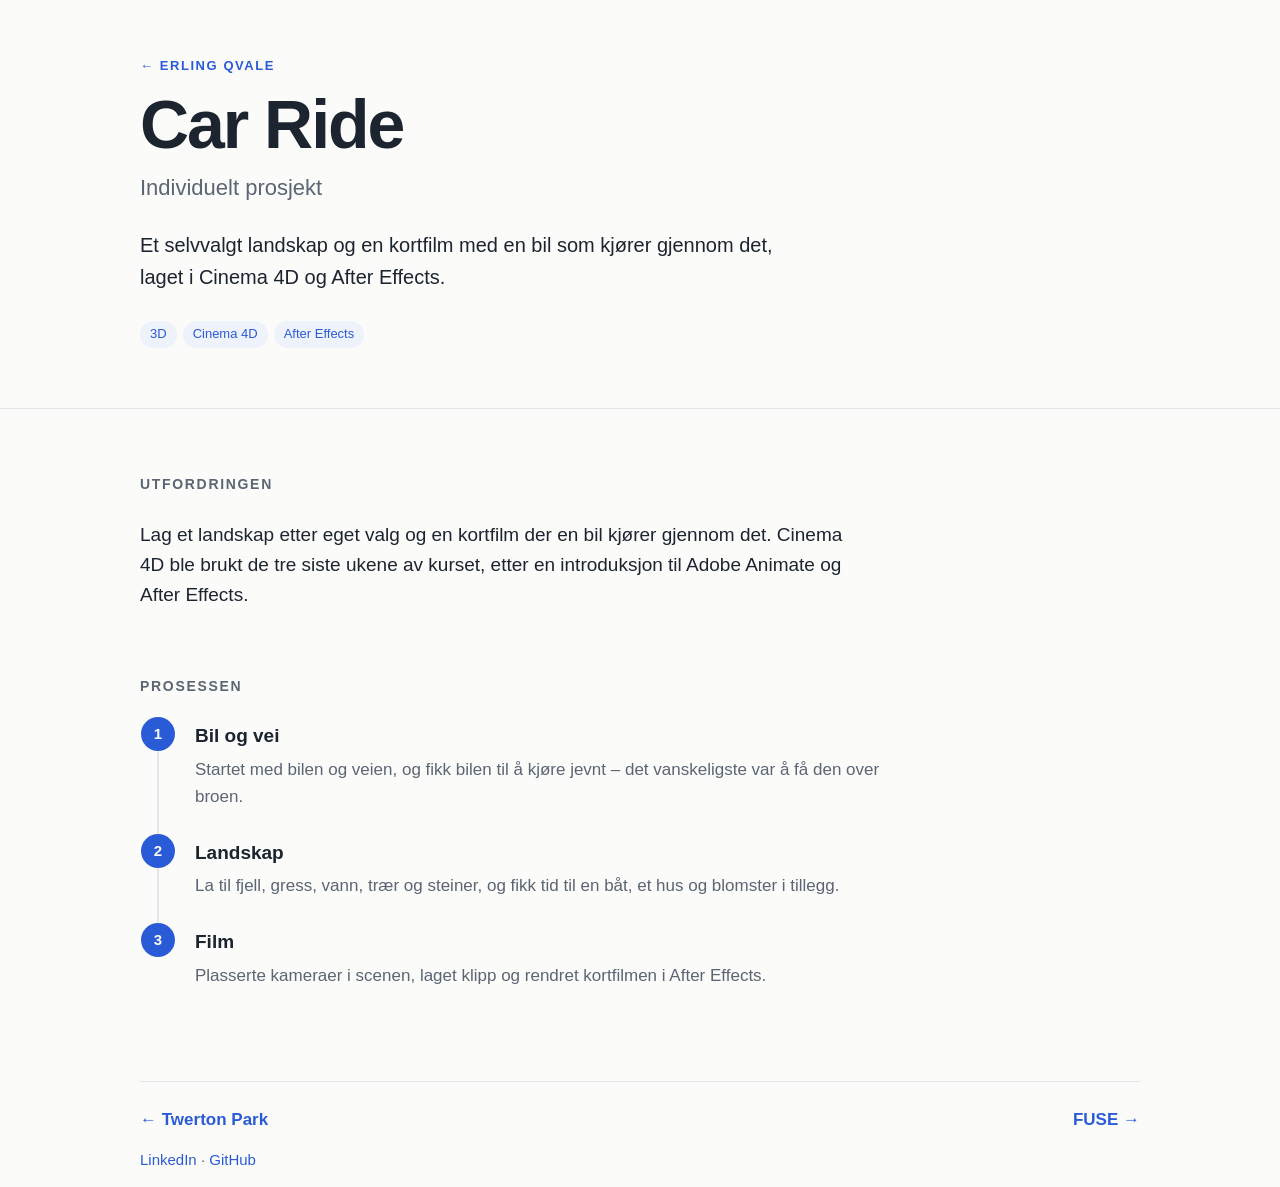
==== prosjekter/car-ride.html @ e553c813 "Legg inn seks prosjekter fra Canva-porteføljen med egne case-sider Co-Authored-By: Claude Opus 5.5 (" ====
<!doctype html>
<html lang="no">
<head>
<meta charset="utf-8">
<meta name="viewport" content="width=device-width, initial-scale=1">
<title>Car Ride – Erling Qvale</title>
<meta name="description" content="Et selvvalgt landskap og en kortfilm med en bil som kjører gjennom det, laget i Cinema 4D og After Effects.">
<link rel="stylesheet" href="../stil.css">
</head>
<body>
<header class="topp smal">
  <div class="bredde">
    <p class="overtittel"><a href="../index.html">← Erling Qvale</a></p>
    <h1>Car Ride</h1>
    <p class="tittel">Individuelt prosjekt</p>
    <p class="ingress">Et selvvalgt landskap og en kortfilm med en bil som kjører gjennom det, laget i Cinema 4D og After Effects.</p>
    <ul class="stikkord"><li>3D</li><li>Cinema 4D</li><li>After Effects</li></ul>
  </div>
</header>
<main class="bredde">
  
  <section><h2>Utfordringen</h2><p class="tekst">Lag et landskap etter eget valg og en kortfilm der en bil kjører gjennom det. Cinema 4D ble brukt de tre siste ukene av kurset, etter en introduksjon til Adobe Animate og After Effects.</p></section>
  
  <section><h2>Prosessen</h2><ol class="prosess"><li><h3>Bil og vei</h3><p>Startet med bilen og veien, og fikk bilen til å kjøre jevnt – det vanskeligste var å få den over broen.</p></li><li><h3>Landskap</h3><p>La til fjell, gress, vann, trær og steiner, og fikk tid til en båt, et hus og blomster i tillegg.</p></li><li><h3>Film</h3><p>Plasserte kameraer i scenen, laget klipp og rendret kortfilmen i After Effects.</p></li></ol></section>
  <nav class="bla">
    <a href="twerton-park.html">← Twerton Park</a>
    <a href="fuse.html">FUSE →</a>
  </nav>
</main>
<footer class="bredde"><p><a href="https://www.linkedin.com/in/erling-qvale-18190717b/">LinkedIn</a> · <a href="https://github.com/erlingqvale">GitHub</a></p></footer>
</body>
</html>
---- stil.css ----
:root {
  --bg: #fbfbfa;
  --flate: #ffffff;
  --tekst: #1c2430;
  --dempet: #5b6573;
  --linje: #e4e6ea;
  --aksent: #2a5bd7;
  --aksent-bg: #eef2fb;
  --maks: 1040px;
}
@media (prefers-color-scheme: dark) {
  :root {
    --bg: #12151a;
    --flate: #1a1e25;
    --tekst: #e8eaee;
    --dempet: #9aa3b0;
    --linje: #2a2f38;
    --aksent: #7da2ff;
    --aksent-bg: #1f2a44;
  }
}

* { box-sizing: border-box; }
html { scroll-behavior: smooth; }
body {
  margin: 0;
  background: var(--bg);
  color: var(--tekst);
  font: 17px/1.6 -apple-system, BlinkMacSystemFont, "Segoe UI", "Helvetica Neue", Arial, sans-serif;
  -webkit-font-smoothing: antialiased;
}
a { color: var(--aksent); text-decoration: none; }
a:hover { text-decoration: underline; }

.bredde { max-width: var(--maks); margin: 0 auto; padding: 0 20px; }

.topp { padding: 96px 0 64px; border-bottom: 1px solid var(--linje); }
.overtittel {
  text-transform: uppercase; letter-spacing: .12em; font-size: 13px;
  color: var(--aksent); font-weight: 600; margin: 0 0 12px;
}
h1 { font-size: clamp(40px, 7vw, 68px); line-height: 1.05; letter-spacing: -.03em; margin: 0; }
.tittel { font-size: 22px; color: var(--dempet); margin: 10px 0 24px; }
.ingress { font-size: 20px; max-width: 680px; margin: 0 0 28px; }
.kontakt { font-size: 15px; color: var(--dempet); }

section { padding: 64px 0 0; }
h2 {
  font-size: 14px; text-transform: uppercase; letter-spacing: .12em;
  color: var(--dempet); margin: 0 0 24px;
}

.rutenett { display: grid; grid-template-columns: repeat(auto-fill, minmax(300px, 1fr)); gap: 20px; }
.kort {
  background: var(--flate); border: 1px solid var(--linje); border-radius: 14px;
  padding: 24px; display: flex; flex-direction: column;
  transition: transform .15s ease, box-shadow .15s ease;
}
.kort:hover { transform: translateY(-2px); box-shadow: 0 8px 24px rgb(0 0 0 / .07); }
.kort img { width: calc(100% + 48px); margin: -24px -24px 18px; border-radius: 14px 14px 0 0; aspect-ratio: 16/9; object-fit: cover; }
.kort h3 { font-size: 21px; margin: 4px 0 8px; letter-spacing: -.01em; }
.kort p { margin: 0 0 12px; font-size: 16px; }
.meta { font-size: 13px; color: var(--dempet); }
.resultat { color: var(--aksent); font-weight: 600; }
.mer { margin-top: auto; padding-top: 8px; font-weight: 600; font-size: 15px; }

.stikkord { list-style: none; padding: 0; margin: 0 0 12px; display: flex; flex-wrap: wrap; gap: 6px; }
.stikkord li {
  background: var(--aksent-bg); color: var(--aksent);
  font-size: 13px; padding: 3px 10px; border-radius: 999px;
}
.stikkord.stor li { font-size: 15px; padding: 6px 14px; }

.tidslinje { list-style: none; padding: 0; margin: 0; }
.tidslinje li {
  display: grid; grid-template-columns: 160px 1fr; gap: 16px;
  padding: 16px 0; border-top: 1px solid var(--linje);
}
.tidslinje p { margin: 4px 0 0; color: var(--dempet); font-size: 16px; }
.periode { color: var(--dempet); font-size: 15px; }

a.kort { color: inherit; text-decoration: none; }
a.kort:hover h3 { color: var(--aksent); }

/* Prosjektsider */
.topp.smal { padding: 56px 0 48px; }
.topp .overtittel a { color: inherit; }
.hovedbilde { width: 100%; border-radius: 14px; margin-top: 48px; border: 1px solid var(--linje); }
.tekst { font-size: 19px; max-width: 720px; margin: 0; }
.prosess { list-style: none; counter-reset: steg; padding: 0; margin: 0; max-width: 760px; }
.prosess li {
  counter-increment: steg; position: relative;
  padding: 0 0 28px 56px; border-left: 2px solid var(--linje); margin-left: 17px;
}
.prosess li:last-child { border-left-color: transparent; }
.prosess li::before {
  content: counter(steg); position: absolute; left: -18px; top: -4px;
  width: 34px; height: 34px; border-radius: 50%;
  background: var(--aksent); color: var(--bg);
  display: grid; place-items: center; font-weight: 700; font-size: 15px;
}
.prosess h3 { margin: 0 0 4px; font-size: 19px; margin-left: -20px; }
.prosess p { margin: 0 0 0 -20px; color: var(--dempet); }
.bla {
  display: flex; justify-content: space-between; gap: 16px;
  margin-top: 64px; padding-top: 24px; border-top: 1px solid var(--linje); font-weight: 600;
}

footer { padding: 64px 20px 48px; color: var(--dempet); font-size: 15px; }

@media (max-width: 600px) {
  .topp { padding: 56px 0 40px; }
  .rutenett { grid-template-columns: 1fr; }
  .tidslinje li { grid-template-columns: 1fr; gap: 2px; }
}
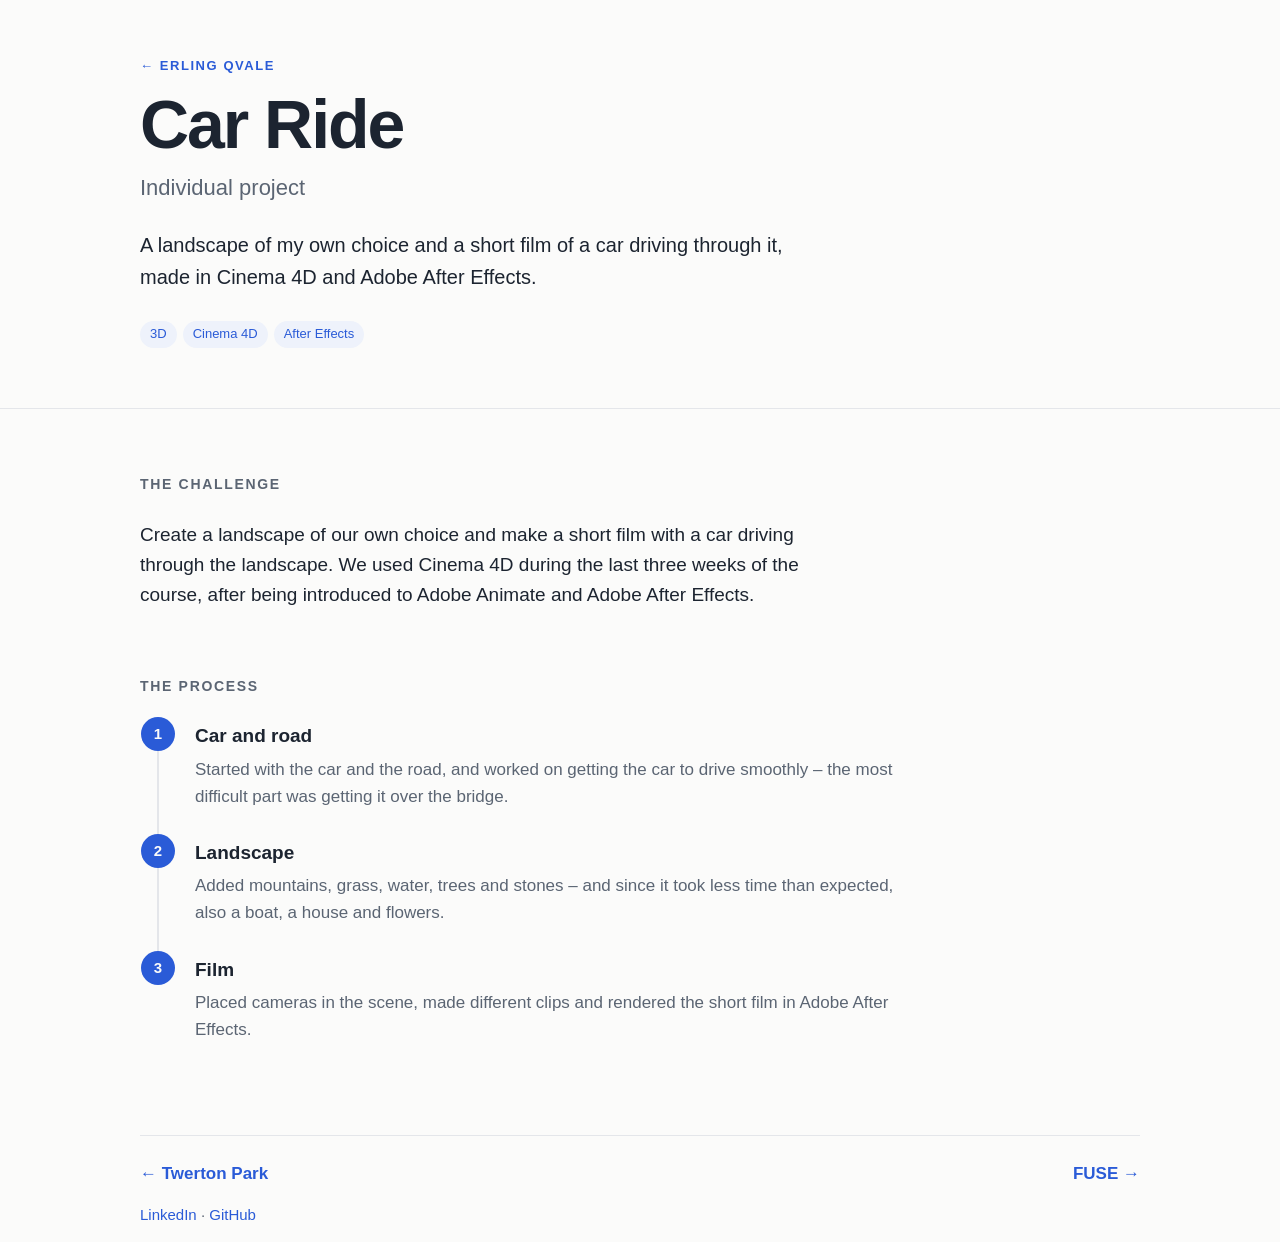
==== commit b95b3f95: "Switch portfolio content and labels to English Co-Authored-By: Claude Opus 5.5 (1M context) <noreply" ====
--- a/prosjekter/car-ride.html
+++ b/prosjekter/car-ride.html
@@ -1,10 +1,10 @@
 <!doctype html>
-<html lang="no">
+<html lang="en">
 <head>
 <meta charset="utf-8">
 <meta name="viewport" content="width=device-width, initial-scale=1">
 <title>Car Ride – Erling Qvale</title>
-<meta name="description" content="Et selvvalgt landskap og en kortfilm med en bil som kjører gjennom det, laget i Cinema 4D og After Effects.">
+<meta name="description" content="A landscape of my own choice and a short film of a car driving through it, made in Cinema 4D and Adobe After Effects.">
 <link rel="stylesheet" href="../stil.css">
 </head>
 <body>
@@ -12,16 +12,16 @@
   <div class="bredde">
     <p class="overtittel"><a href="../index.html">← Erling Qvale</a></p>
     <h1>Car Ride</h1>
-    <p class="tittel">Individuelt prosjekt</p>
-    <p class="ingress">Et selvvalgt landskap og en kortfilm med en bil som kjører gjennom det, laget i Cinema 4D og After Effects.</p>
+    <p class="tittel">Individual project</p>
+    <p class="ingress">A landscape of my own choice and a short film of a car driving through it, made in Cinema 4D and Adobe After Effects.</p>
     <ul class="stikkord"><li>3D</li><li>Cinema 4D</li><li>After Effects</li></ul>
   </div>
 </header>
 <main class="bredde">
   
-  <section><h2>Utfordringen</h2><p class="tekst">Lag et landskap etter eget valg og en kortfilm der en bil kjører gjennom det. Cinema 4D ble brukt de tre siste ukene av kurset, etter en introduksjon til Adobe Animate og After Effects.</p></section>
+  <section><h2>The challenge</h2><p class="tekst">Create a landscape of our own choice and make a short film with a car driving through the landscape. We used Cinema 4D during the last three weeks of the course, after being introduced to Adobe Animate and Adobe After Effects.</p></section>
   
-  <section><h2>Prosessen</h2><ol class="prosess"><li><h3>Bil og vei</h3><p>Startet med bilen og veien, og fikk bilen til å kjøre jevnt – det vanskeligste var å få den over broen.</p></li><li><h3>Landskap</h3><p>La til fjell, gress, vann, trær og steiner, og fikk tid til en båt, et hus og blomster i tillegg.</p></li><li><h3>Film</h3><p>Plasserte kameraer i scenen, laget klipp og rendret kortfilmen i After Effects.</p></li></ol></section>
+  <section><h2>The process</h2><ol class="prosess"><li><h3>Car and road</h3><p>Started with the car and the road, and worked on getting the car to drive smoothly – the most difficult part was getting it over the bridge.</p></li><li><h3>Landscape</h3><p>Added mountains, grass, water, trees and stones – and since it took less time than expected, also a boat, a house and flowers.</p></li><li><h3>Film</h3><p>Placed cameras in the scene, made different clips and rendered the short film in Adobe After Effects.</p></li></ol></section>
   <nav class="bla">
     <a href="twerton-park.html">← Twerton Park</a>
     <a href="fuse.html">FUSE →</a>
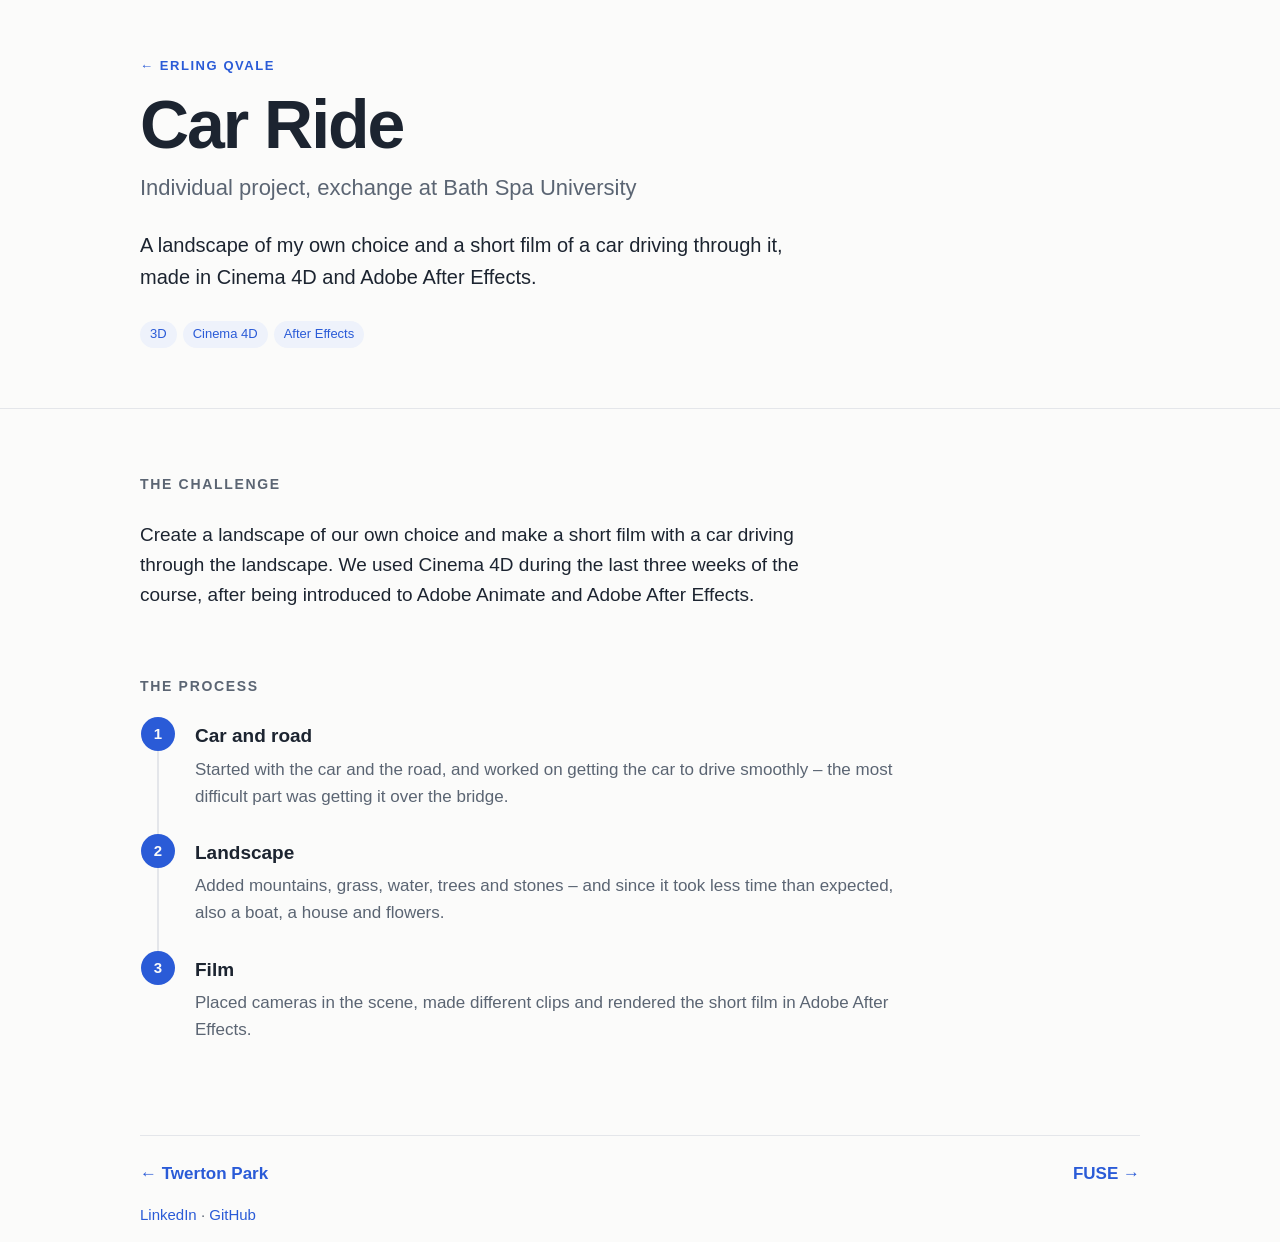
==== commit 210ee74c: "Add phone field, Bath Spa exchange context and intro based on LinkedIn Co-Authored-By: Claude Opus 5" ====
--- a/prosjekter/car-ride.html
+++ b/prosjekter/car-ride.html
@@ -12,7 +12,7 @@
   <div class="bredde">
     <p class="overtittel"><a href="../index.html">← Erling Qvale</a></p>
     <h1>Car Ride</h1>
-    <p class="tittel">Individual project</p>
+    <p class="tittel">Individual project, exchange at Bath Spa University</p>
     <p class="ingress">A landscape of my own choice and a short film of a car driving through it, made in Cinema 4D and Adobe After Effects.</p>
     <ul class="stikkord"><li>3D</li><li>Cinema 4D</li><li>After Effects</li></ul>
   </div>
--- a/stil.css
+++ b/stil.css
@@ -71,13 +71,6 @@
 }
 .stikkord.stor li { font-size: 15px; padding: 6px 14px; }
 
-.tidslinje { list-style: none; padding: 0; margin: 0; }
-.tidslinje li {
-  display: grid; grid-template-columns: 160px 1fr; gap: 16px;
-  padding: 16px 0; border-top: 1px solid var(--linje);
-}
-.tidslinje p { margin: 4px 0 0; color: var(--dempet); font-size: 16px; }
-.periode { color: var(--dempet); font-size: 15px; }
 
 a.kort { color: inherit; text-decoration: none; }
 a.kort:hover h3 { color: var(--aksent); }
@@ -111,5 +104,4 @@
 @media (max-width: 600px) {
   .topp { padding: 56px 0 40px; }
   .rutenett { grid-template-columns: 1fr; }
-  .tidslinje li { grid-template-columns: 1fr; gap: 2px; }
 }
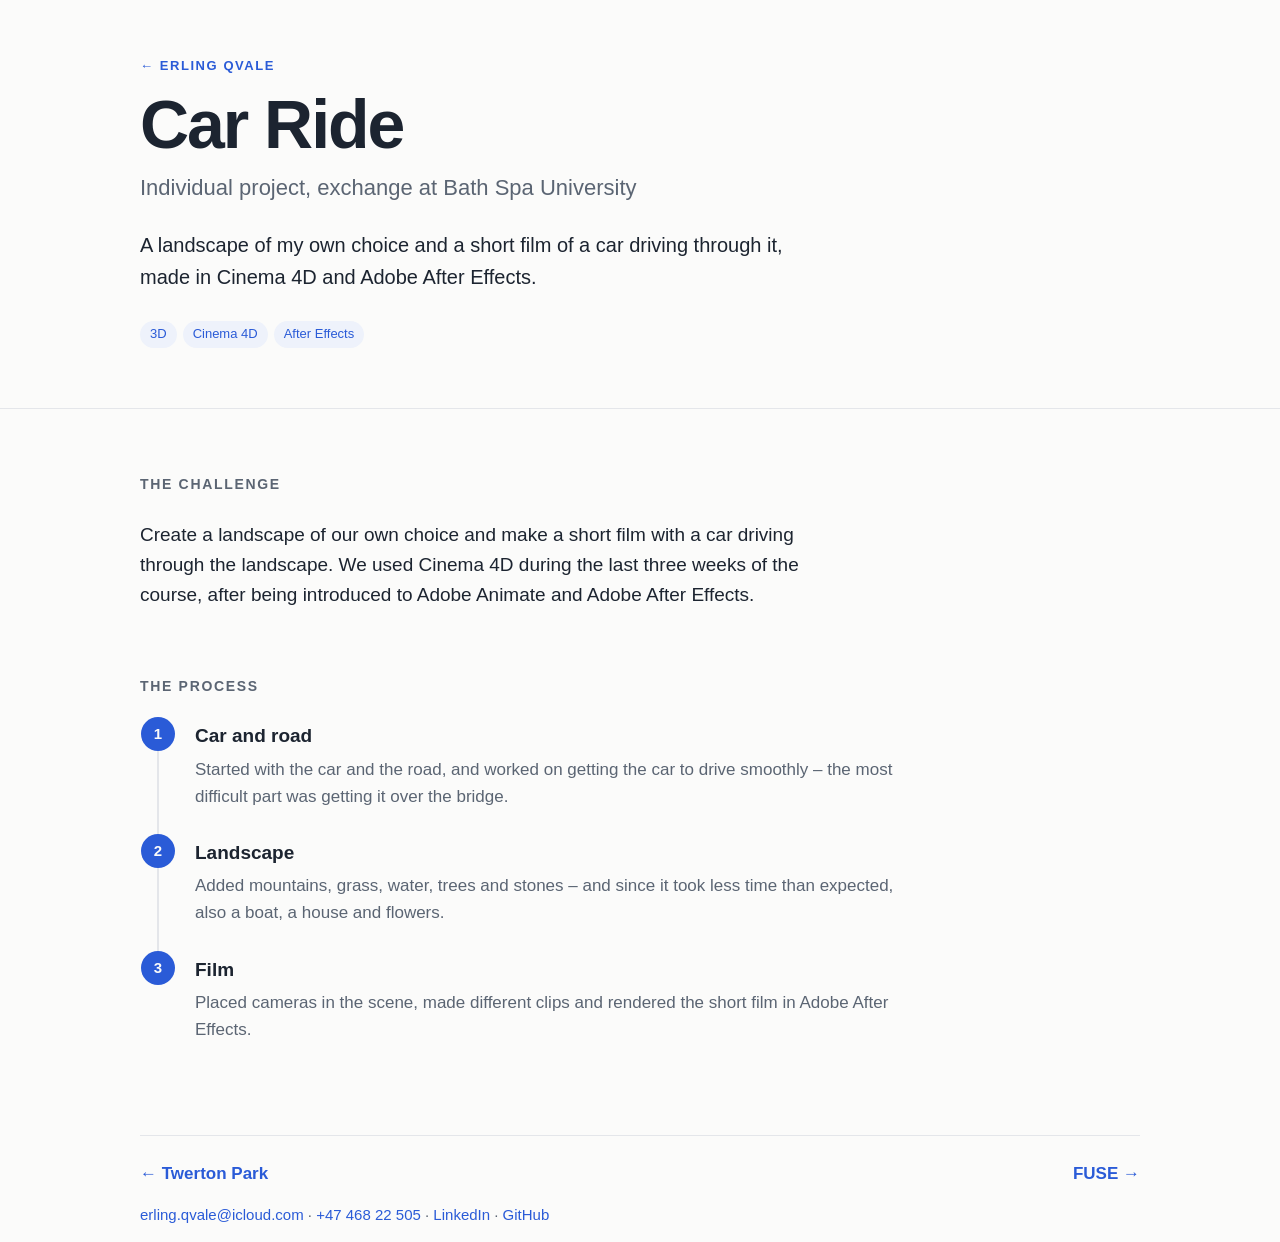
==== commit 87666b11: "Add email and phone number Co-Authored-By: Claude Opus 5.5 (1M context) <noreply@anthropic.com>" ====
--- a/prosjekter/car-ride.html
+++ b/prosjekter/car-ride.html
@@ -27,6 +27,6 @@
     <a href="fuse.html">FUSE →</a>
   </nav>
 </main>
-<footer class="bredde"><p><a href="https://www.linkedin.com/in/erling-qvale-18190717b/">LinkedIn</a> · <a href="https://github.com/erlingqvale">GitHub</a></p></footer>
+<footer class="bredde"><p><a href="mailto:erling.qvale@icloud.com">erling.qvale@icloud.com</a> · <a href="tel:+4746822505">+47 468 22 505</a> · <a href="https://www.linkedin.com/in/erling-qvale-18190717b/">LinkedIn</a> · <a href="https://github.com/erlingqvale">GitHub</a></p></footer>
 </body>
 </html>
